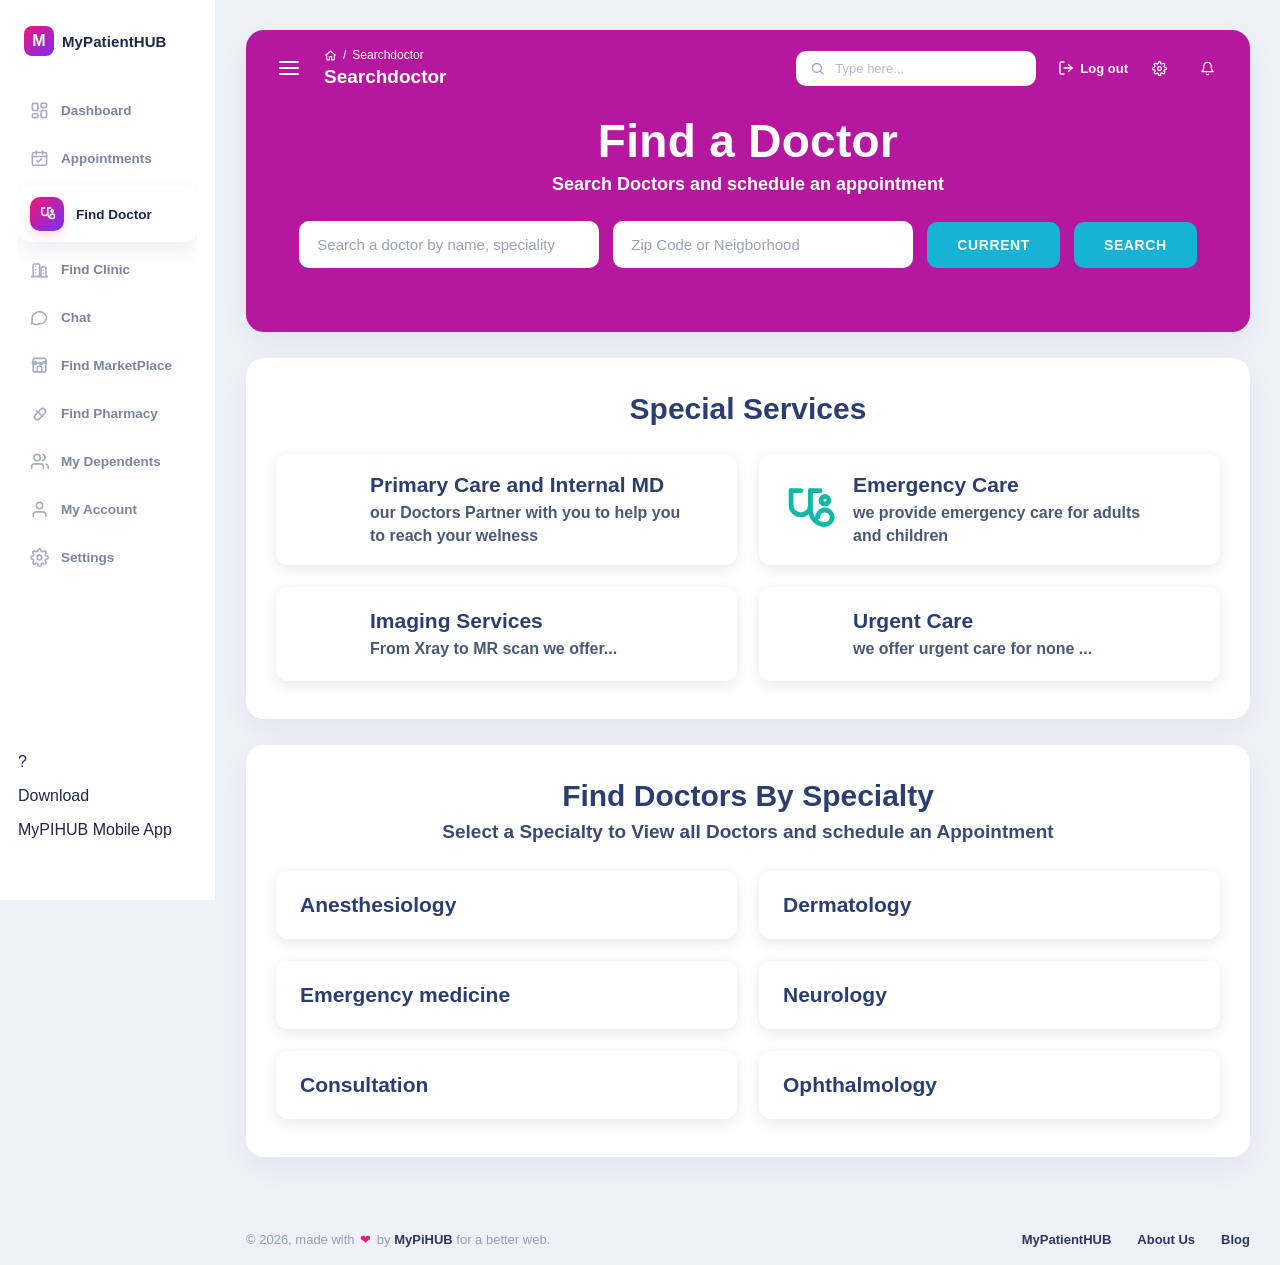
==== finddoctor.html @ b052e48f "Add files via upload" ====
<!DOCTYPE html>
<html lang="en">
<head>
<meta charset="UTF-8" />
<meta name="viewport" content="width=device-width, initial-scale=1.0" />
<title>MyPatientHUB | Find Doctor</title>
<link rel="stylesheet" href="styles.css" />
<link rel="stylesheet" href="finddoctor.css" />
</head>
<body>

  <div class="sidebar-overlay" id="sidebarOverlay"></div>

  <div class="app" id="app">

    <!-- ===================== SIDEBAR ===================== -->
    <aside class="sidebar" id="sidebar">
      <div class="sidebar-logo">
        <span class="logo-mark">M</span>
        <span class="logo-text">MyPatient<b>HUB</b></span>
      </div>

      <nav class="sidebar-nav">
        <ul>
          <li class="nav-item">
            <a href="index.html" title="Dashboard">
              <span class="nav-icon" data-icon="layout-dashboard"></span>
              <span class="nav-label">Dashboard</span>
            </a>
          </li>
          <li class="nav-item">
            <a href="#" title="Appointments">
              <span class="nav-icon" data-icon="calendar-check"></span>
              <span class="nav-label">Appointments</span>
            </a>
          </li>
          <li class="nav-item active">
            <a href="finddoctor.html" title="Find Doctor">
              <span class="nav-icon" data-icon="stethoscope"></span>
              <span class="nav-label">Find Doctor</span>
            </a>
          </li>
          <li class="nav-item">
            <a href="#" title="Find Clinic">
              <span class="nav-icon" data-icon="building-2"></span>
              <span class="nav-label">Find Clinic</span>
            </a>
          </li>
          <li class="nav-item">
            <a href="#" title="Chat">
              <span class="nav-icon" data-icon="message-square"></span>
              <span class="nav-label">Chat</span>
            </a>
          </li>
          <li class="nav-item">
            <a href="#" title="Find MarketPlace">
              <span class="nav-icon" data-icon="store"></span>
              <span class="nav-label">Find MarketPlace</span>
            </a>
          </li>
          <li class="nav-item">
            <a href="#" title="Find Pharmacy">
              <span class="nav-icon" data-icon="pill"></span>
              <span class="nav-label">Find Pharmacy</span>
            </a>
          </li>
          <li class="nav-item">
            <a href="#" title="My Dependents">
              <span class="nav-icon" data-icon="users"></span>
              <span class="nav-label">My Dependents</span>
            </a>
          </li>
          <li class="nav-item">
            <a href="#" title="My Account">
              <span class="nav-icon" data-icon="user"></span>
              <span class="nav-label">My Account</span>
            </a>
          </li>
          <li class="nav-item">
            <a href="#" title="Settings">
              <span class="nav-icon" data-icon="settings"></span>
              <span class="nav-label">Settings</span>
            </a>
          </li>
        </ul>
      </nav>

      <div class="app-download-card">
        <span class="app-download-icon">?</span>
        <p class="app-download-title">Download</p>
        <p class="app-download-subtitle">MyPIHUB Mobile App</p>
        <div class="app-download-buttons">
          <a
            class="app-store-btn ios"
            href="https://www.creative-tim.com/learning-lab/react/quick-start/soft-ui-dashboard/"
            target="_blank"
            rel="noopener"
            aria-label="Download on the App Store"
          >
            <span class="nav-icon" data-icon="apple"></span>
          </a>
          <a
            class="app-store-btn android"
            href="https://www.creative-tim.com/learning-lab/react/quick-start/soft-ui-dashboard/"
            target="_blank"
            rel="noopener"
            aria-label="Get it on Google Play"
          >
            <span class="nav-icon" data-icon="android"></span>
          </a>
        </div>
      </div>
    </aside>

    <!-- ===================== MAIN WRAPPER ===================== -->
    <div class="main-wrapper">

      <main class="content">

        <!-- ============ HERO BANNER ============ -->
        <section class="hero">
          <!-- header sits on top of the banner image -->
          <div class="hero-topbar">
            <div class="topbar-left">
              <button class="hamburger" id="hamburgerBtn" aria-label="Toggle sidebar">
                <span class="nav-icon" data-icon="menu"></span>
              </button>
              <div class="topbar-heading">
                <div class="breadcrumb">
                  <span class="nav-icon breadcrumb-icon" data-icon="home"></span>
                  <span class="crumb-sep">/</span>
                  <span class="crumb-current">Searchdoctor</span>
                </div>
                <h1 class="page-title">Searchdoctor</h1>
              </div>
            </div>

            <div class="topbar-right">
              <div class="search-box">
                <span class="nav-icon search-icon" data-icon="search"></span>
                <input type="text" placeholder="Type here..." aria-label="Search" />
              </div>

              <div class="topbar-actions">
                <a class="logout-btn" href="login.html">
                  <span class="nav-icon" data-icon="log-out"></span>
                  <span>Log out</span>
                </a>
                <button class="icon-btn" aria-label="Settings">
                  <span class="nav-icon" data-icon="settings"></span>
                </button>
                <button class="icon-btn" aria-label="Notifications">
                  <span class="nav-icon" data-icon="bell"></span>
                </button>
              </div>
            </div>
          </div>

          <!-- banner headline + doctor search -->
          <div class="hero-body">
            <h2 class="hero-title">Find a Doctor</h2>
            <p class="hero-subtitle">Search Doctors and schedule an appointment</p>

            <form class="hero-search" id="doctorSearchForm">
              <input type="text" id="doctorQuery" placeholder="Search a doctor by name, speciality" />
              <input type="text" id="doctorZip" placeholder="Zip Code or Neigborhood" />
              <button type="button" class="hero-btn" id="currentBtn">Current</button>
              <button type="submit" class="hero-btn">Search</button>
            </form>
          </div>
        </section>

        <!-- ============ SPECIAL SERVICES ============ -->
        <section class="panel">
          <h2 class="panel-title">Special Services</h2>

          <div class="services-grid">

            <div class="service-item">
              <button class="service-head" type="button">
                <span class="service-icon service-icon-pink" data-icon="heart-hands"></span>
                <span class="service-text">
                  <span class="service-name">Primary Care and Internal MD</span>
                  <span class="service-desc">our Doctors Partner with you to help you to reach your welness</span>
                </span>
                <span class="chevron" data-icon="chevron-down"></span>
              </button>
              <div class="service-panel">
                <p>Routine check-ups, preventive screening and long term care for
                   everyday health concerns, managed by your primary care team.</p>
              </div>
            </div>

            <div class="service-item">
              <button class="service-head" type="button">
                <span class="service-icon service-icon-teal" data-icon="stethoscope"></span>
                <span class="service-text">
                  <span class="service-name">Emergency Care</span>
                  <span class="service-desc">we provide emergency care for adults and children</span>
                </span>
                <span class="chevron" data-icon="chevron-down"></span>
              </button>
              <div class="service-panel">
                <p>Round the clock emergency treatment for serious injuries and
                   sudden illness, for both adults and children.</p>
              </div>
            </div>

            <div class="service-item">
              <button class="service-head" type="button">
                <span class="service-icon service-icon-orange" data-icon="scan-heart"></span>
                <span class="service-text">
                  <span class="service-name">Imaging Services</span>
                  <span class="service-desc">From Xray to MR scan we offer...</span>
                </span>
                <span class="chevron" data-icon="chevron-down"></span>
              </button>
              <div class="service-panel">
                <p>X-ray, ultrasound, CT and MRI scans carried out on site with
                   results shared directly with your doctor.</p>
              </div>
            </div>

            <div class="service-item">
              <button class="service-head" type="button">
                <span class="service-icon service-icon-red" data-icon="first-aid"></span>
                <span class="service-text">
                  <span class="service-name">Urgent Care</span>
                  <span class="service-desc">we offer urgent care for none ...</span>
                </span>
                <span class="chevron" data-icon="chevron-down"></span>
              </button>
              <div class="service-panel">
                <p>Walk in care for non life threatening problems that still need
                   to be seen today, with no appointment required.</p>
              </div>
            </div>

          </div>
        </section>

        <!-- ============ FIND DOCTORS BY SPECIALTY ============ -->
        <section class="panel">
          <h2 class="panel-title">Find Doctors By Specialty</h2>
          <p class="panel-subtitle">Select a Specialty to View all Doctors and schedule an Appointment</p>

          <div class="specialty-grid">

            <div class="specialty-item">
              <button class="specialty-head" type="button">
                <span>Anesthesiology</span>
                <span class="chevron" data-icon="chevron-down"></span>
              </button>
              <div class="specialty-panel">
                <a href="#">View all Anesthesiology doctors</a>
              </div>
            </div>

            <div class="specialty-item">
              <button class="specialty-head" type="button">
                <span>Dermatology</span>
                <span class="chevron" data-icon="chevron-down"></span>
              </button>
              <div class="specialty-panel">
                <a href="#">View all Dermatology doctors</a>
              </div>
            </div>

            <div class="specialty-item">
              <button class="specialty-head" type="button">
                <span>Emergency medicine</span>
                <span class="chevron" data-icon="chevron-down"></span>
              </button>
              <div class="specialty-panel">
                <a href="#">View all Emergency medicine doctors</a>
              </div>
            </div>

            <div class="specialty-item">
              <button class="specialty-head" type="button">
                <span>Neurology</span>
                <span class="chevron" data-icon="chevron-down"></span>
              </button>
              <div class="specialty-panel">
                <a href="#">View all Neurology doctors</a>
              </div>
            </div>

            <div class="specialty-item">
              <button class="specialty-head" type="button">
                <span>Consultation</span>
                <span class="chevron" data-icon="chevron-down"></span>
              </button>
              <div class="specialty-panel">
                <a href="#">View all Consultation doctors</a>
              </div>
            </div>

            <div class="specialty-item">
              <button class="specialty-head" type="button">
                <span>Ophthalmology</span>
                <span class="chevron" data-icon="chevron-down"></span>
              </button>
              <div class="specialty-panel">
                <a href="#">View all Ophthalmology doctors</a>
              </div>
            </div>

          </div>
        </section>
      </main>

      <!-- ===================== FOOTER ===================== -->
      <footer class="footer">
        <p class="footer-copy">© 2026, made with <span class="footer-heart">&#10084;</span> by <b>MyPiHUB</b> for a better web.</p>
        <nav class="footer-links">
          <a href="#">MyPatientHUB</a>
          <a href="#">About Us</a>
          <a href="#">Blog</a>
        </nav>
      </footer>
    </div>
  </div>

  <script src="icons.js"></script>
  <script src="finddoctor.js"></script>
</body>
</html>
---- styles.css ----
/* ============ TOKENS ============ */
:root {
  --navy: #1e2749;
  --navy-soft: #2c3660;
  --text-muted: #94a0b8;
  --text-faint: #b3bbcd;
  --bg-app: #eef1f8;
  --bg-card: #ffffff;
  --border-soft: #eef0f6;
  --pink: #ec1876;
  --pink-dark: #d1146a;
  --purple: #7b2ff7;
  --green: #3fc380;
  --yellow: #f6b93b;
  --blue: #3f7cf6;
  --silver: #c4cbdb;
  --shadow-card: 0 10px 30px rgba(30, 39, 73, 0.06);
  --shadow-btn: 0 4px 10px rgba(236, 24, 118, 0.18);
  --radius-lg: 18px;
  --radius-md: 12px;
  --sidebar-w: 216px;
  --sidebar-w-collapsed: 76px;
  --header-h: 84px;
}

* { box-sizing: border-box; }

html, body {
  margin: 0;
  padding: 0;
  height: 100%;
}

body {
  font-family: "Segoe UI", -apple-system, BlinkMacSystemFont, "Helvetica Neue", Arial, sans-serif;
  background: var(--bg-app);
  color: var(--navy);
  -webkit-font-smoothing: antialiased;
}

ul { list-style: none; margin: 0; padding: 0; }
a { text-decoration: none; color: inherit; }
button { font-family: inherit; cursor: pointer; border: none; background: none; }

/* ============ ICONS ============ */
.nav-icon {
  display: inline-block;
  width: 19px;
  height: 19px;
  flex-shrink: 0;
}
.nav-icon svg { width: 100%; height: 100%; display: block; }

/* ============ APP LAYOUT ============ */
.app {
  display: flex;
  min-height: 100vh;
}

/* ============ SIDEBAR ============ */
.sidebar {
  width: var(--sidebar-w);
  flex-shrink: 0;
  background: var(--bg-card);
  border-right: 1px solid var(--border-soft);
  padding: 26px 18px 22px;
  display: flex;
  flex-direction: column;
  position: fixed;
  top: 0;
  left: 0;
  bottom: 0;
  z-index: 100;
  transition: width 0.25s ease, box-shadow 0.25s ease;
  overflow: hidden;
}

/* collapsed = icon-only state, toggled by the hamburger button */
.sidebar.collapsed {
  width: var(--sidebar-w-collapsed);
  padding: 26px 12px 22px;
}

.sidebar-logo {
  display: flex;
  align-items: center;
  gap: 8px;
  padding: 0 6px 26px;
  margin-bottom: 8px;
}
.sidebar.collapsed .sidebar-logo {
  justify-content: center;
  padding: 0 0 26px;
}

.logo-mark {
  width: 30px;
  height: 30px;
  border-radius: 8px;
  background: linear-gradient(135deg, var(--pink), var(--purple));
  color: #fff;
  font-weight: 800;
  font-size: 16px;
  display: flex;
  align-items: center;
  justify-content: center;
  flex-shrink: 0;
}

.logo-text {
  font-size: 15px;
  font-weight: 600;
  color: var(--navy);
  letter-spacing: 0.1px;
  white-space: nowrap;
}
.logo-text b { font-weight: 800; }
.sidebar.collapsed .logo-text { display: none; }

.sidebar-nav { flex: 1; overflow-y: auto; overflow-x: hidden; scrollbar-width: thin; scrollbar-color: #d9dceb transparent; }
.sidebar-nav::-webkit-scrollbar { width: 5px; }
.sidebar-nav::-webkit-scrollbar-thumb { background: #d9dceb; border-radius: 4px; }
.sidebar-nav::-webkit-scrollbar-track { background: transparent; }

.sidebar-nav li { margin-bottom: 7px; }

.sidebar-nav a {
  display: flex;
  align-items: center;
  gap: 12px;
  padding: 11px 12px;
  border-radius: 12px;
  color: #7c85a0;
  font-size: 13.5px;
  font-weight: 600;
  white-space: nowrap;
  transition: background 0.15s ease, color 0.15s ease;
}
.sidebar.collapsed .sidebar-nav a {
  justify-content: center;
  padding: 11px;
}

.nav-label { transition: opacity 0.15s ease; }
.sidebar.collapsed .nav-label { display: none; }

.sidebar-nav .nav-icon { color: #a7aec2; }

.sidebar-nav a:hover { background: #f6f4fc; color: var(--navy); }

/* Active item: white card with a small gradient icon badge — the icon
   is the only part that carries color, not the whole row */
.nav-item.active a {
  background: #ffffff;
  color: var(--navy);
  box-shadow: 0 8px 20px rgba(30, 39, 73, 0.08);
}
.nav-item.active .nav-label { font-weight: 700; }
.nav-item.active .nav-icon {
  width: 34px;
  height: 34px;
  padding: 8px;
  display: flex;
  align-items: center;
  justify-content: center;
  border-radius: 10px;
  background: linear-gradient(135deg, var(--pink), var(--purple));
  color: #fff;
  box-shadow: var(--shadow-btn);
}
.sidebar.collapsed .nav-item.active .nav-icon { margin: 0 auto; }

.help-btn {
  margin-top: 18px;
  width: 100%;
  height: 46px;
  border-radius: 14px;
  background: linear-gradient(135deg, var(--pink), var(--purple));
  color: #fff;
  font-size: 17px;
  font-weight: 700;
  display: flex;
  align-items: center;
  justify-content: center;
  box-shadow: var(--shadow-btn);
  flex-shrink: 0;
}

.sidebar-overlay {
  display: none;
  position: fixed;
  inset: 0;
  background: rgba(20, 24, 45, 0.45);
  z-index: 90;
}
.sidebar-overlay.show { display: block; }

/* ============ MAIN WRAPPER ============ */
.main-wrapper {
  flex: 1;
  margin-left: var(--sidebar-w);
  display: flex;
  flex-direction: column;
  min-width: 0;
  transition: margin-left 0.25s ease;
}
.app.sidebar-collapsed .main-wrapper {
  margin-left: var(--sidebar-w-collapsed);
}

/* ============ TOPBAR ============ */
.topbar {
  height: var(--header-h);
  background: var(--bg-card);
  border-bottom: 1px solid var(--border-soft);
  display: flex;
  align-items: center;
  justify-content: space-between;
  padding: 0 30px;
  position: sticky;
  top: 0;
  z-index: 50;
}

.topbar-left {
  display: flex;
  align-items: center;
  gap: 18px;
}

.hamburger {
  width: 34px;
  height: 34px;
  display: flex;
  align-items: center;
  justify-content: center;
  color: var(--navy);
  border-radius: 8px;
}
.hamburger:hover { background: var(--bg-app); }

.breadcrumb {
  display: flex;
  align-items: center;
  gap: 6px;
  font-size: 12px;
  color: var(--text-muted);
  margin-bottom: 4px;
}
.breadcrumb-icon { width: 13px; height: 13px; color: var(--text-muted); }
.crumb-sep { color: var(--text-faint); }
.crumb-current { color: var(--text-muted); }

.page-title {
  margin: 0;
  font-size: 19px;
  font-weight: 700;
  color: var(--navy);
}

.topbar-right {
  display: flex;
  align-items: center;
  gap: 22px;
}

.search-box {
  display: flex;
  align-items: center;
  gap: 8px;
  background: var(--bg-app);
  border-radius: 10px;
  padding: 9px 14px;
  min-width: 210px;
}
.search-icon { color: var(--text-muted); width: 15px; height: 15px; }
.search-box input {
  border: none;
  background: transparent;
  outline: none;
  font-size: 13px;
  color: var(--navy);
  width: 100%;
}
.search-box input::placeholder { color: var(--text-faint); }

.topbar-actions {
  display: flex;
  align-items: center;
  gap: 14px;
}

.logout-btn {
  display: flex;
  align-items: center;
  gap: 6px;
  font-size: 13px;
  font-weight: 600;
  color: var(--navy);
}
.logout-btn .nav-icon { width: 16px; height: 16px; color: var(--navy); }

.icon-btn {
  width: 34px;
  height: 34px;
  border-radius: 50%;
  display: flex;
  align-items: center;
  justify-content: center;
  color: var(--navy);
  background: var(--bg-app);
}
.icon-btn .nav-icon { width: 15px; height: 15px; }
.icon-btn:hover { background: #e4e8f5; }

/* ============ CONTENT ============ */
.content {
  padding: 30px;
  flex: 1;
}

.welcome-heading {
  font-size: 21px;
  font-weight: 700;
  color: var(--navy);
  margin: 4px 0 24px;
}

.dashboard-grid {
  display: grid;
  grid-template-columns: 1fr 1fr;
  gap: 22px;
}

/* ============ CARDS ============ */
.card {
  background: var(--bg-card);
  border-radius: var(--radius-lg);
  box-shadow: var(--shadow-card);
  padding: 22px 24px 26px;
  display: flex;
  flex-direction: column;
}

.card-header {
  display: flex;
  align-items: center;
  justify-content: space-between;
  margin-bottom: 18px;
}

.card-header h3 {
  margin: 0;
  font-size: 15.5px;
  font-weight: 700;
  color: var(--navy);
}

.info-dot {
  width: 20px;
  height: 20px;
  border-radius: 50%;
  border: 1.5px solid #e2e6f0;
  color: var(--text-faint);
  display: flex;
  align-items: center;
  justify-content: center;
  font-size: 11px;
  font-weight: 700;
  flex-shrink: 0;
}
.info-dot::before { content: "!"; }

.card-body.split {
  display: flex;
  align-items: center;
  gap: 18px;
  flex: 1;
}

.chart-wrap {
  position: relative;
  width: 150px;
  height: 150px;
  flex-shrink: 0;
  border-radius: 50%;
  overflow: hidden;
  background: var(--bg-app);
}
.chart-wrap.half { width: 130px; height: 130px; }

.chart-img {
  width: 100%;
  height: 100%;
  object-fit: cover;
  display: block;
}

.legend-list {
  flex: 1;
  display: flex;
  flex-direction: column;
  min-width: 0;
}

.legend-list li {
  display: flex;
  align-items: center;
  gap: 10px;
  padding: 9px 0;
  border-bottom: 1px solid var(--border-soft);
}
.legend-list li:last-child { border-bottom: none; }

.legend-icon {
  width: 26px;
  height: 26px;
  border-radius: 8px;
  flex-shrink: 0;
  display: flex;
  align-items: center;
  justify-content: center;
  color: #fff;
}
.legend-icon svg { width: 14px; height: 14px; }

.legend-name {
  flex: 1;
  font-size: 12.5px;
  font-weight: 600;
  color: var(--navy-soft);
  min-width: 0;
  overflow: hidden;
  text-overflow: ellipsis;
  white-space: nowrap;
}

.legend-pct {
  font-size: 12px;
  color: var(--text-muted);
  font-weight: 600;
  flex-shrink: 0;
}

.more-details-btn {
  align-self: flex-start;
  margin-top: 20px;
  background: #aab2c8;
  color: #fff;
  font-size: 11px;
  font-weight: 700;
  letter-spacing: 0.6px;
  text-transform: uppercase;
  padding: 10px 20px;
  border-radius: 8px;
}
.more-details-btn:hover { background: #9aa2ba; }

/* ============ HEALTH INDEX CARD ============ */
.health-card { justify-content: flex-start; }

.health-stat {
  display: flex;
  align-items: baseline;
  gap: 8px;
  margin-bottom: 10px;
}
.health-percent {
  font-size: 26px;
  font-weight: 800;
  color: var(--navy);
}
.health-delta {
  font-size: 13px;
  font-weight: 700;
  color: var(--green);
}

.health-chart-wrap {
  flex: 1;
  min-height: 140px;
  position: relative;
  border-radius: var(--radius-md);
  overflow: hidden;
  background: var(--bg-app);
}

/* ============ FOOTER ============ */
.footer {
  display: flex;
  align-items: center;
  justify-content: space-between;
  padding: 18px 30px;
  font-size: 13px;
  color: var(--text-muted);
  border-top: 1px solid var(--border-soft);
  flex-wrap: wrap;
  gap: 10px;
}

.footer-copy { margin: 0; }
.footer-copy b { color: var(--navy-soft); font-weight: 700; }

.footer-heart {
  color: var(--pink);
  padding: 0 2px;
}

.footer-links {
  display: flex;
  align-items: center;
  gap: 26px;
}

.footer-links a {
  color: var(--navy-soft);
  font-weight: 600;
  font-size: 13px;
}
.footer-links a:hover { color: var(--pink); }

@media (max-width: 560px) {
  .footer { padding: 16px 18px; justify-content: center; text-align: center; }
  .footer-links { gap: 18px; }
}

/* ============ RESPONSIVE ============ */
@media (max-width: 1080px) {
  .dashboard-grid { grid-template-columns: 1fr; }
}

@media (max-width: 640px) {
  /* below this width the sidebar always starts collapsed (icons only);
     the hamburger can still expand it, and it then floats over the
     content as an overlay drawer instead of pushing it */
  .app:not(.sidebar-collapsed) .sidebar {
    width: var(--sidebar-w);
    box-shadow: 0 0 30px rgba(20, 24, 45, 0.18);
    z-index: 110;
  }
  .app:not(.sidebar-collapsed) .main-wrapper {
    margin-left: var(--sidebar-w-collapsed);
  }
  .topbar { padding: 0 16px; }
  .search-box { min-width: 140px; }
  .logout-btn span:last-child { display: none; }
  .content { padding: 18px; }
}

@media (max-width: 560px) {
  .topbar { flex-wrap: wrap; height: auto; padding: 12px 16px; gap: 10px; }
  .topbar-left { width: 100%; }
  .topbar-right { width: 100%; justify-content: space-between; }
  .search-box { flex: 1; min-width: 0; }
  .card-body.split { flex-direction: column; align-items: stretch; }
  .chart-wrap { margin: 0 auto; }
  .legend-name { white-space: normal; }
}
---- finddoctor.css ----
/* =========================================================
   FIND DOCTOR PAGE
   Loaded after styles.css, so it only adds the pieces that
   are unique to this page.
   ========================================================= */

/* ============ HERO BANNER ============ */
.hero {
  position: relative;
  border-radius: var(--radius-lg);
  overflow: hidden;
  background-color: #b5179e; /* fallback while the image loads */
  background-image: url("Find Doctor-bg.png");
  background-size: cover;
  background-position: center;
  padding: 18px 26px 54px;
  margin-bottom: 26px;
  box-shadow: var(--shadow-card);
}

/* header row sitting on top of the banner */
.hero-topbar {
  display: flex;
  align-items: center;
  justify-content: space-between;
  gap: 18px;
  flex-wrap: wrap;
}

/* the shared topbar pieces need to read as white over the banner */
.hero .hamburger,
.hero .page-title,
.hero .breadcrumb,
.hero .breadcrumb-icon,
.hero .crumb-sep,
.hero .crumb-current,
.hero .logout-btn,
.hero .logout-btn .nav-icon {
  color: #ffffff;
}
.hero .hamburger .nav-icon { width: 24px; height: 24px; }
.hero .hamburger:hover { background: rgba(255, 255, 255, 0.18); }

.hero .search-box {
  background: #ffffff;
  min-width: 240px;
}

.hero .icon-btn {
  background: transparent;
  color: #ffffff;
}
.hero .icon-btn:hover { background: rgba(255, 255, 255, 0.18); }

/* banner headline block */
.hero-body {
  text-align: center;
  padding: 26px 0 10px;
}

.hero-title {
  margin: 0 0 6px;
  font-size: 46px;
  font-weight: 800;
  color: #ffffff;
  letter-spacing: 0.3px;
}

.hero-subtitle {
  margin: 0 0 26px;
  font-size: 18px;
  font-weight: 700;
  color: #ffffff;
}

/* search row inside the banner */
.hero-search {
  display: flex;
  align-items: center;
  justify-content: center;
  gap: 14px;
  flex-wrap: wrap;
}

.hero-search input {
  width: 300px;
  max-width: 100%;
  border: none;
  outline: none;
  border-radius: 10px;
  padding: 15px 18px;
  font-size: 15px;
  font-family: inherit;
  color: var(--navy);
  background: #ffffff;
}
.hero-search input::placeholder { color: #9aa2b8; }

.hero-btn {
  background: #17b3d4;
  color: #ffffff;
  font-size: 14px;
  font-weight: 700;
  letter-spacing: 0.6px;
  text-transform: uppercase;
  padding: 15px 30px;
  border-radius: 10px;
  transition: background 0.15s ease;
}
.hero-btn:hover { background: #139ab7; }

/* ============ SHARED PANEL (white rounded section) ============ */
.panel {
  background: var(--bg-card);
  border-radius: var(--radius-lg);
  box-shadow: var(--shadow-card);
  padding: 34px 30px 38px;
  margin-bottom: 26px;
}

.panel-title {
  margin: 0;
  text-align: center;
  font-size: 30px;
  font-weight: 800;
  color: #2c3e70;
}

.panel-subtitle {
  margin: 8px 0 0;
  text-align: center;
  font-size: 19px;
  font-weight: 600;
  color: #3b4a72;
}

/* ============ SPECIAL SERVICES ============ */
.services-grid,
.specialty-grid {
  display: grid;
  grid-template-columns: 1fr 1fr;
  gap: 22px;
  margin-top: 28px;
}

.service-item,
.specialty-item {
  background: #ffffff;
  border-radius: 12px;
  box-shadow: 0 4px 14px rgba(30, 39, 73, 0.10);
  overflow: hidden;
}

.service-head {
  width: 100%;
  display: flex;
  align-items: center;
  gap: 16px;
  padding: 18px 20px;
  text-align: left;
}

.service-icon {
  width: 58px;
  height: 58px;
  flex-shrink: 0;
  display: flex;
  align-items: center;
  justify-content: center;
}
.service-icon svg { width: 100%; height: 100%; }

/* each service keeps its own accent colour, like the mock-up */
.service-icon-pink   { color: #e8365d; }
.service-icon-teal   { color: #14b8a6; }
.service-icon-orange { color: #f97316; }
.service-icon-red    { color: #ef4444; }

.service-text {
  flex: 1;
  min-width: 0;
  display: flex;
  flex-direction: column;
  gap: 4px;
}

.service-name {
  font-size: 21px;
  font-weight: 700;
  color: #2c3e70;
  line-height: 1.25;
}

.service-desc {
  font-size: 16px;
  font-weight: 700;
  color: #4a5878;
  line-height: 1.4;
}

/* ============ SPECIALTY DROPDOWNS ============ */
.specialty-head {
  width: 100%;
  display: flex;
  align-items: center;
  justify-content: space-between;
  gap: 12px;
  padding: 22px 24px;
  text-align: left;
  font-size: 21px;
  font-weight: 600;
  color: #2c3e70;
}

/* ============ CHEVRON + ACCORDION BEHAVIOUR ============ */
.chevron {
  width: 20px;
  height: 20px;
  flex-shrink: 0;
  color: #6b7897;
  display: flex;
  align-items: center;
  justify-content: center;
  transition: transform 0.2s ease;
}
.chevron svg { width: 100%; height: 100%; }

/* rotated when its section is open */
.service-item.open .chevron,
.specialty-item.open .chevron {
  transform: rotate(180deg);
}

/* collapsed by default, revealed by the .open class from finddoctor.js */
.service-panel,
.specialty-panel {
  display: none;
  padding: 0 20px 20px;
  font-size: 15px;
  color: #4a5878;
  line-height: 1.55;
}
.service-item.open .service-panel,
.specialty-item.open .specialty-panel {
  display: block;
}

.service-panel p { margin: 0; }

.specialty-panel a {
  color: var(--pink);
  font-weight: 600;
  font-size: 15px;
}
.specialty-panel a:hover { text-decoration: underline; }

/* ============ RESPONSIVE ============ */
@media (max-width: 1080px) {
  .services-grid,
  .specialty-grid { grid-template-columns: 1fr; }
  .hero-title { font-size: 38px; }
}

@media (max-width: 860px) {
  .hero { padding: 16px 18px 42px; }
  .hero-search input { width: 260px; }
}

@media (max-width: 640px) {
  .hero-topbar { gap: 12px; }
  .hero .topbar-left,
  .hero .topbar-right { width: 100%; }
  .hero .topbar-right { justify-content: space-between; gap: 12px; }
  .hero .search-box { flex: 1; min-width: 0; }
  .hero-title { font-size: 30px; }
  .hero-subtitle { font-size: 15px; }
  .hero-search { flex-direction: column; }
  .hero-search input,
  .hero-btn { width: 100%; }
  .panel { padding: 24px 18px 28px; }
  .panel-title { font-size: 24px; }
  .panel-subtitle { font-size: 16px; }
  .service-name { font-size: 18px; }
  .service-desc { font-size: 14px; }
  .specialty-head { font-size: 18px; padding: 18px; }
  .service-icon { width: 46px; height: 46px; }
}
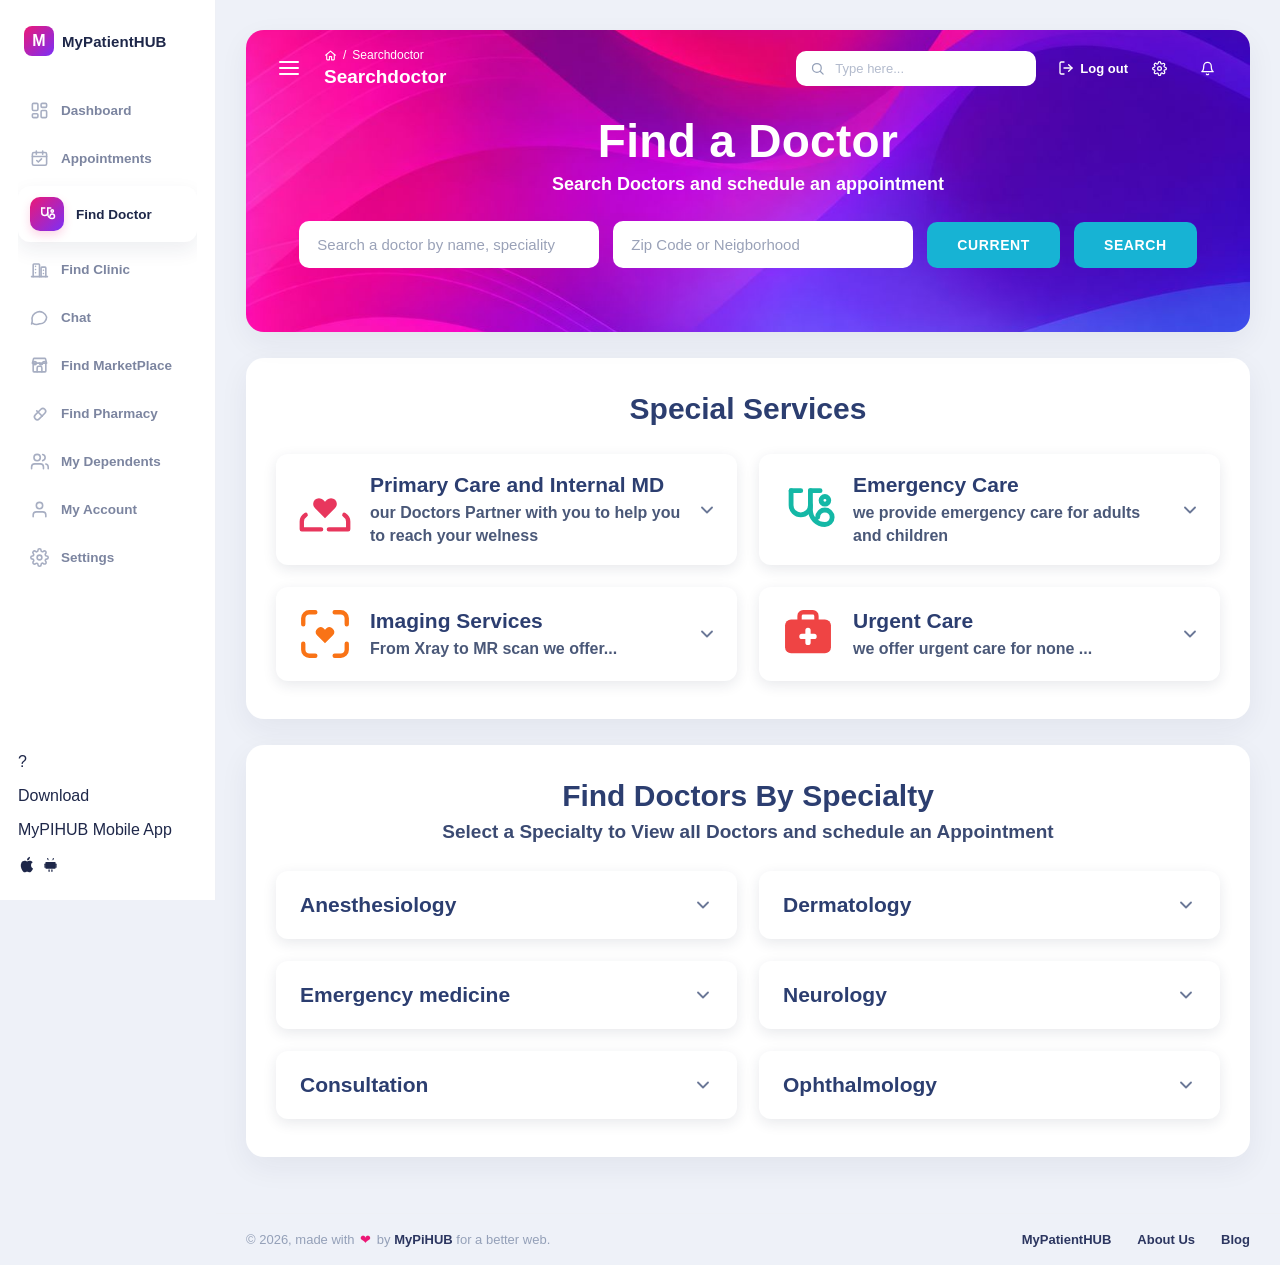
==== commit 36115a15: "pages connected" ====
--- a/finddoctor.html
+++ b/finddoctor.html
@@ -41,7 +41,7 @@
             </a>
           </li>
           <li class="nav-item">
-            <a href="#" title="Find Clinic">
+            <a href="clinic.html" title="Find Clinic">
               <span class="nav-icon" data-icon="building-2"></span>
               <span class="nav-label">Find Clinic</span>
             </a>
